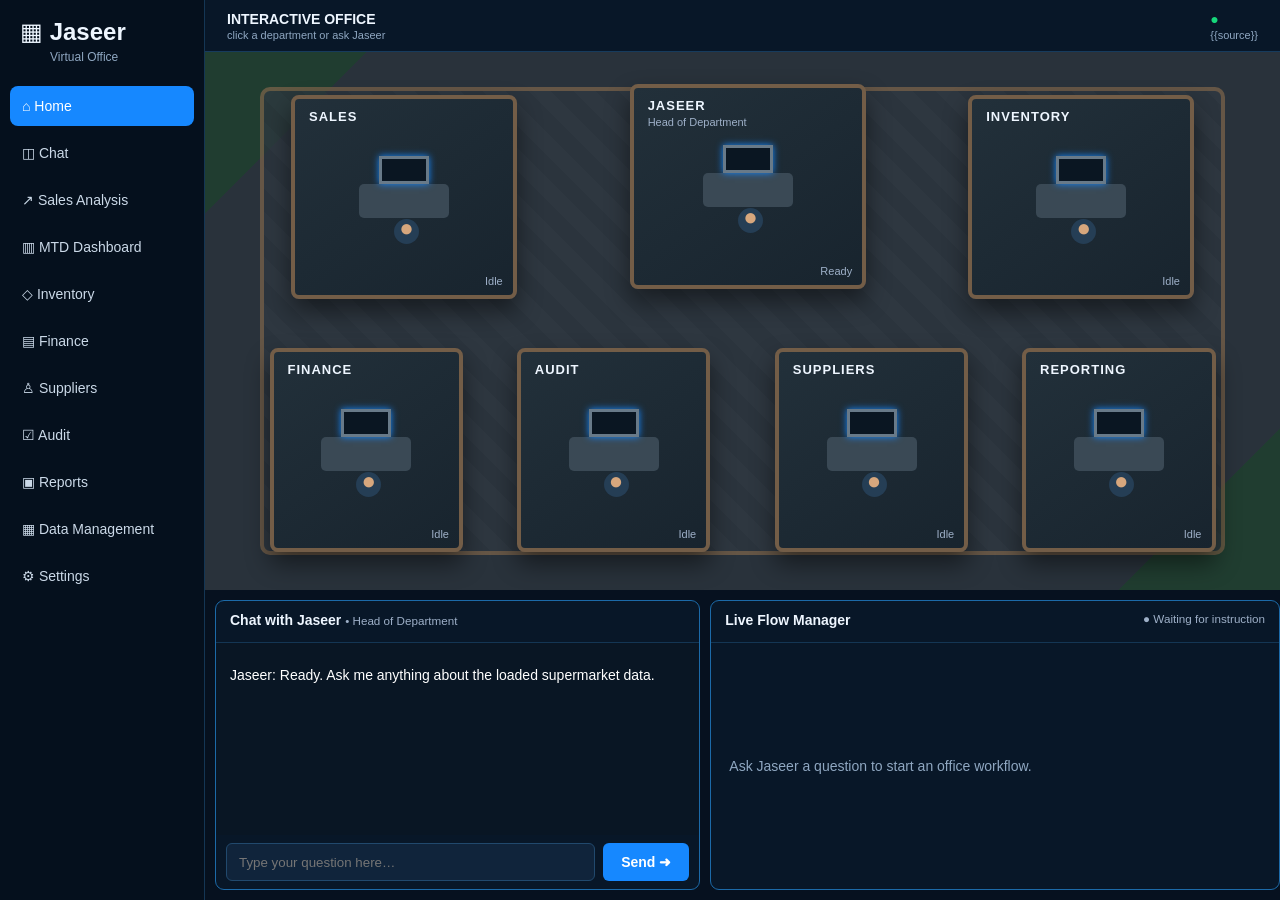
==== index.html @ 91b5dd94 "Add files via upload" ====
<!doctype html><html><head><meta charset="utf-8"><meta name="viewport" content="width=device-width,initial-scale=1"><title>Jaseer Virtual Office</title><link rel="stylesheet" href="/static/style.css"></head>
<body><aside><div class="brand">▦ <b>Jaseer</b><small>Virtual Office</small></div><nav><button class="on">⌂ Home</button><button>◫ Chat</button><button data-q="total sales">↗ Sales Analysis</button><button data-q="make MTD dashboard">▥ MTD Dashboard</button><button data-q="inventory summary">◇ Inventory</button><button data-q="bank reconciliation">▤ Finance</button><button data-q="supplier balances">♙ Suppliers</button><button data-q="audit issues">☑ Audit</button><button data-q="make report">▣ Reports</button><button id="dataBtn">▦ Data Management</button><button>⚙ Settings</button></nav></aside>
<main><header><div><b>INTERACTIVE OFFICE</b><span>click a department or ask Jaseer</span></div><div class="source">● <span id="source">{{source}}</span></div></header>
<section id="office" class="office"><div class="room sales" data-dept="Sales"><h3>SALES</h3><div class="desk"><i></i><div class="person">●</div></div><em>Idle</em></div><div class="room jaseer" data-dept="Jaseer"><h3>JASEER</h3><p>Head of Department</p><div class="desk"><i></i><div class="person">●</div></div><em>Ready</em></div><div class="room inventory" data-dept="Inventory"><h3>INVENTORY</h3><div class="desk"><i></i><div class="person">●</div></div><em>Idle</em></div><div class="room finance" data-dept="Finance"><h3>FINANCE</h3><div class="desk"><i></i><div class="person">●</div></div><em>Idle</em></div><div class="room audit" data-dept="Audit"><h3>AUDIT</h3><div class="desk"><i></i><div class="person">●</div></div><em>Idle</em></div><div class="room suppliers" data-dept="Suppliers"><h3>SUPPLIERS</h3><div class="desk"><i></i><div class="person">●</div></div><em>Idle</em></div><div class="room reporting" data-dept="Reporting"><h3>REPORTING</h3><div class="desk"><i></i><div class="person">●</div></div><em>Idle</em></div></section>
<section class="lower"><div class="panel chat"><h2>Chat with Jaseer <small>• Head of Department</small></h2><div id="history"><p class="j">Jaseer: Ready. Ask me anything about the loaded supermarket data.</p></div><form id="chatForm"><input id="msg" autocomplete="off" placeholder="Type your question here…"><button>Send ➜</button></form></div><div class="panel flow"><h2>Live Flow Manager <small id="flowStatus">● Waiting for instruction</small></h2><div id="flow"><div class="empty">Ask Jaseer a question to start an office workflow.</div></div></div></section></main>
<div id="modal" class="modal"><div class="modalbox"><button id="close">×</button><h2>Data Management</h2><p>Upload one or multiple Excel/CSV files together. Files with the same sheet name are combined into one dataset. For very large Google Drive sales files, keep them out of GitHub and use the server-side Drive connector/cache.</p><input type="file" id="file" accept=".xlsx,.xls,.csv" multiple><div id="selectedFiles" class="selectedFiles">No files selected</div><button id="upload">Load selected files</button><div id="uploadMsg"></div><hr><div id="status"></div></div></div>
<script src="/static/app.js"></script></body></html>
---- static/style.css ----
*{box-sizing:border-box}body{margin:0;background:#06111f;color:#eef6ff;font:14px Segoe UI,Arial,sans-serif;display:flex;height:100vh;overflow:hidden}aside{width:205px;background:#05101d;border-right:1px solid #143654;padding:18px 10px;flex:none}.brand{font-size:24px;padding:0 10px 22px}.brand small{display:block;color:#8fa7c1;font-size:12px;margin:4px 0 0 30px}nav{display:grid;gap:7px}nav button{background:transparent;border:0;color:#cbd9e8;text-align:left;padding:12px;border-radius:8px;cursor:pointer}nav button:hover,nav .on{background:#1688ff;color:#fff}main{flex:1;min-width:0;display:grid;grid-template-rows:52px minmax(330px,1fr) 310px}header{display:flex;align-items:center;justify-content:space-between;padding:0 22px;background:#081728;border-bottom:1px solid #163b5d}header span{display:block;color:#8fa7c1;font-size:11px;margin-top:2px}.source{color:#16d77b}.office{position:relative;overflow:hidden;background:linear-gradient(135deg,#203d30 0 10%,#29323b 10% 90%,#203d30 90%);min-height:330px}.office:before{content:"";position:absolute;inset:35px 55px;background:repeating-linear-gradient(45deg,#303943 0 16px,#2d363f 16px 32px);border:4px solid #7d654b;border-radius:10px;opacity:.72}.room{position:absolute;width:21%;height:38%;min-height:130px;background:linear-gradient(145deg,#22303a,#18242e);border:4px solid #735d47;border-radius:8px;box-shadow:0 12px 25px #0007;cursor:pointer;padding:10px 14px;transition:.25s}.room:hover{transform:translateY(-3px);border-color:#1688ff}.room h3{margin:0;font-size:13px;letter-spacing:1px}.room p{margin:3px 0;color:#9eb0c8;font-size:11px}.room em{position:absolute;right:10px;bottom:8px;font-style:normal;color:#9eb0c8;font-size:11px}.room.working{border-color:#1688ff;box-shadow:0 0 26px #1688ff88}.room.working em{color:#58aaff}.room.done{border-color:#16d77b}.room.done em{color:#16d77b}.sales{left:8%;top:8%}.jaseer{left:39.5%;top:6%;width:22%}.inventory{right:8%;top:8%}.finance{left:6%;bottom:7%;width:18%}.audit{left:29%;bottom:7%;width:18%}.suppliers{right:29%;bottom:7%;width:18%}.reporting{right:6%;bottom:7%;width:18%}.desk{position:absolute;left:50%;top:52%;width:90px;height:34px;transform:translate(-50%,-50%);background:#3a4955;border-radius:5px}.desk i{position:absolute;left:20px;top:-28px;width:50px;height:28px;background:#0a1622;border:3px solid #687a89;box-shadow:0 0 7px #1688ff}.person{position:absolute;left:35px;top:35px;width:25px;height:25px;border-radius:50%;background:#253e55;color:#d7a77d;text-align:center;line-height:18px;font-size:24px}.working .person{animation:bob .55s infinite alternate}.working .desk i{box-shadow:0 0 18px #1688ff;background:#0b355b}@keyframes bob{to{transform:translateY(-5px)}}.lower{display:grid;grid-template-columns:46% 54%;gap:10px;padding:10px;background:#06111f}.panel{background:#081728;border:1px solid #1c6aa8;border-radius:9px;min-width:0;overflow:hidden}.panel h2{font-size:14px;margin:0;padding:11px 14px;border-bottom:1px solid #143654}.panel h2 small{color:#9eb0c8;font-weight:400}.chat{display:grid;grid-template-rows:42px 1fr 54px}#history{overflow:auto;padding:10px 14px;background:#091624}.u{color:#bde0ff}.j{color:#fff;white-space:pre-wrap}#chatForm{display:flex;padding:8px 10px;gap:8px}#msg{flex:1;background:#10243b;border:1px solid #21496d;color:#fff;padding:0 12px;border-radius:6px;outline:none}button{font:inherit}#chatForm button,#upload{background:#1688ff;color:#fff;border:0;border-radius:6px;padding:0 18px;font-weight:700;cursor:pointer}.flow{display:grid;grid-template-rows:42px 1fr}.flow h2{display:flex;justify-content:space-between}#flow{display:flex;align-items:center;gap:12px;padding:18px;overflow:auto}.node{min-width:125px;max-width:170px;height:92px;border:2px solid #4e6680;background:#0c2238;border-radius:9px;padding:12px;display:flex;flex-direction:column;justify-content:space-between}.node.wait{opacity:.55}.node.work{border-color:#1688ff;box-shadow:0 0 16px #1688ff55}.node.done{border-color:#16d77b}.arrow{font-size:24px;color:#1688ff}.empty{color:#8fa7c1}.modal{display:none;position:fixed;inset:0;background:#000a;align-items:center;justify-content:center;z-index:10}.modal.show{display:flex}.modalbox{width:min(600px,90vw);background:#0b1c2e;border:1px solid #28618e;border-radius:12px;padding:24px;position:relative}.modalbox #close{position:absolute;right:12px;top:8px;background:none;border:0;color:#fff;font-size:25px;cursor:pointer}.modalbox input{display:block;margin:18px 0}.modalbox #upload{padding:10px 18px}.modalbox hr{border:0;border-top:1px solid #24415c;margin:20px 0}@media(max-width:1000px){aside{width:160px}main{grid-template-rows:50px minmax(330px,1fr) 330px}.lower{grid-template-columns:1fr 1fr}.room{font-size:10px}.desk{transform:translate(-50%,-50%) scale(.8)}}

.selectedFiles{margin:10px 0;padding:9px 11px;border:1px solid #29445f;border-radius:8px;max-height:90px;overflow:auto;font-size:12px;color:#9fc8ef;background:#091a2d}
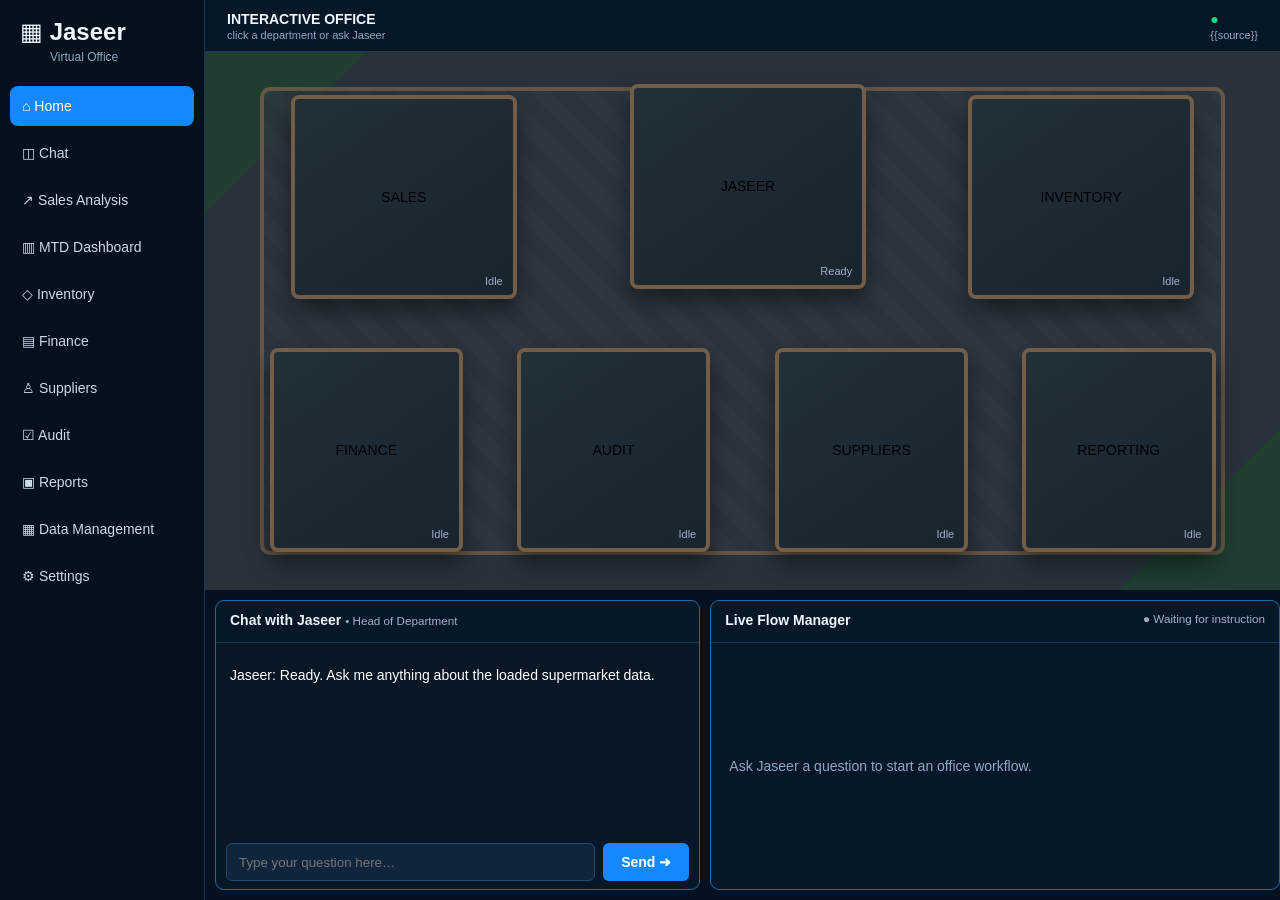
==== commit 59e2d92a: "Add files via upload" ====
--- a/index.html
+++ b/index.html
@@ -1,7 +1,15 @@
-<!doctype html><html><head><meta charset="utf-8"><meta name="viewport" content="width=device-width,initial-scale=1"><title>Jaseer Virtual Office</title><link rel="stylesheet" href="/static/style.css"></head>
+<!doctype html><html><head><meta charset="utf-8"><meta name="viewport" content="width=device-width,initial-scale=1"><title>Jaseer Virtual Office</title><link rel="stylesheet" href="/static/style.css?v=20260930-3dfinal1"></head>
 <body><aside><div class="brand">▦ <b>Jaseer</b><small>Virtual Office</small></div><nav><button class="on">⌂ Home</button><button>◫ Chat</button><button data-q="total sales">↗ Sales Analysis</button><button data-q="make MTD dashboard">▥ MTD Dashboard</button><button data-q="inventory summary">◇ Inventory</button><button data-q="bank reconciliation">▤ Finance</button><button data-q="supplier balances">♙ Suppliers</button><button data-q="audit issues">☑ Audit</button><button data-q="make report">▣ Reports</button><button id="dataBtn">▦ Data Management</button><button>⚙ Settings</button></nav></aside>
 <main><header><div><b>INTERACTIVE OFFICE</b><span>click a department or ask Jaseer</span></div><div class="source">● <span id="source">{{source}}</span></div></header>
-<section id="office" class="office"><div class="room sales" data-dept="Sales"><h3>SALES</h3><div class="desk"><i></i><div class="person">●</div></div><em>Idle</em></div><div class="room jaseer" data-dept="Jaseer"><h3>JASEER</h3><p>Head of Department</p><div class="desk"><i></i><div class="person">●</div></div><em>Ready</em></div><div class="room inventory" data-dept="Inventory"><h3>INVENTORY</h3><div class="desk"><i></i><div class="person">●</div></div><em>Idle</em></div><div class="room finance" data-dept="Finance"><h3>FINANCE</h3><div class="desk"><i></i><div class="person">●</div></div><em>Idle</em></div><div class="room audit" data-dept="Audit"><h3>AUDIT</h3><div class="desk"><i></i><div class="person">●</div></div><em>Idle</em></div><div class="room suppliers" data-dept="Suppliers"><h3>SUPPLIERS</h3><div class="desk"><i></i><div class="person">●</div></div><em>Idle</em></div><div class="room reporting" data-dept="Reporting"><h3>REPORTING</h3><div class="desk"><i></i><div class="person">●</div></div><em>Idle</em></div></section>
-<section class="lower"><div class="panel chat"><h2>Chat with Jaseer <small>• Head of Department</small></h2><div id="history"><p class="j">Jaseer: Ready. Ask me anything about the loaded supermarket data.</p></div><form id="chatForm"><input id="msg" autocomplete="off" placeholder="Type your question here…"><button>Send ➜</button></form></div><div class="panel flow"><h2>Live Flow Manager <small id="flowStatus">● Waiting for instruction</small></h2><div id="flow"><div class="empty">Ask Jaseer a question to start an office workflow.</div></div></div></section></main>
+<section id="office" class="office office3d">
+  <button class="room hotspot sales" data-dept="Sales" aria-label="Sales"><span>SALES</span><em>Idle</em></button>
+  <button class="room hotspot jaseer" data-dept="Jaseer" aria-label="Jaseer"><span>JASEER</span><em>Ready</em></button>
+  <button class="room hotspot inventory" data-dept="Inventory" aria-label="Inventory"><span>INVENTORY</span><em>Idle</em></button>
+  <button class="room hotspot finance" data-dept="Finance" aria-label="Finance"><span>FINANCE</span><em>Idle</em></button>
+  <button class="room hotspot audit" data-dept="Audit" aria-label="Audit"><span>AUDIT</span><em>Idle</em></button>
+  <button class="room hotspot suppliers" data-dept="Suppliers" aria-label="Suppliers"><span>SUPPLIERS</span><em>Idle</em></button>
+  <button class="room hotspot reporting" data-dept="Reporting" aria-label="Reporting"><span>REPORTING</span><em>Idle</em></button>
+</section>
+<section class="lower"><div class="panel chat"><h2>Chat with Jaseer <small>• Head of Department</small></h2><div id="history"><p class="j">Jaseer: Ready. Ask me anything about the loaded supermarket data.</p></div><div id="downloadArea" class="download-area" hidden><a id="dashboardDownload" class="download-btn" href="/api/dashboard/download">⬇ Download Complete Excel Dashboard</a></div><form id="chatForm"><input id="msg" autocomplete="off" placeholder="Type your question here…"><button>Send ➜</button></form></div><div class="panel flow"><h2>Live Flow Manager <small id="flowStatus">● Waiting for instruction</small></h2><div id="flow"><div class="empty">Ask Jaseer a question to start an office workflow.</div></div></div></section></main>
 <div id="modal" class="modal"><div class="modalbox"><button id="close">×</button><h2>Data Management</h2><p>Upload one or multiple Excel/CSV files together. Files with the same sheet name are combined into one dataset. For very large Google Drive sales files, keep them out of GitHub and use the server-side Drive connector/cache.</p><input type="file" id="file" accept=".xlsx,.xls,.csv" multiple><div id="selectedFiles" class="selectedFiles">No files selected</div><button id="upload">Load selected files</button><div id="uploadMsg"></div><hr><div id="status"></div></div></div>
-<script src="/static/app.js"></script></body></html>
+<script src="/static/app.js?v=20260930-3dfinal1"></script></body></html>
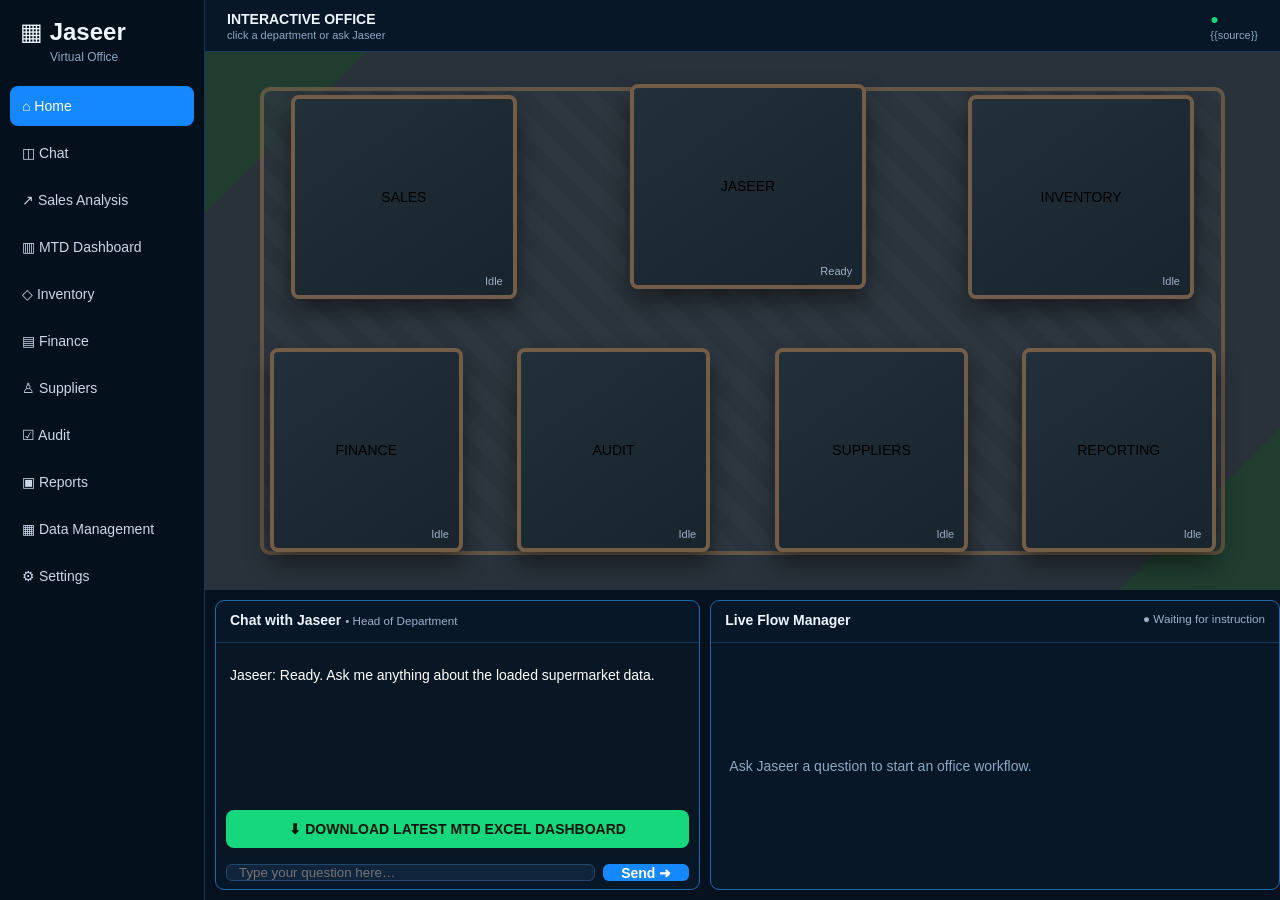
==== commit 44f67036: "Add files via upload" ====
--- a/index.html
+++ b/index.html
@@ -1,4 +1,4 @@
-<!doctype html><html><head><meta charset="utf-8"><meta name="viewport" content="width=device-width,initial-scale=1"><title>Jaseer Virtual Office</title><link rel="stylesheet" href="/static/style.css?v=20260930-3dfinal1"></head>
+<!doctype html><html><head><meta charset="utf-8"><meta name="viewport" content="width=device-width,initial-scale=1"><title>Jaseer Virtual Office</title><link rel="stylesheet" href="/static/style.css?v=20260930-directdownload1"></head>
 <body><aside><div class="brand">▦ <b>Jaseer</b><small>Virtual Office</small></div><nav><button class="on">⌂ Home</button><button>◫ Chat</button><button data-q="total sales">↗ Sales Analysis</button><button data-q="make MTD dashboard">▥ MTD Dashboard</button><button data-q="inventory summary">◇ Inventory</button><button data-q="bank reconciliation">▤ Finance</button><button data-q="supplier balances">♙ Suppliers</button><button data-q="audit issues">☑ Audit</button><button data-q="make report">▣ Reports</button><button id="dataBtn">▦ Data Management</button><button>⚙ Settings</button></nav></aside>
 <main><header><div><b>INTERACTIVE OFFICE</b><span>click a department or ask Jaseer</span></div><div class="source">● <span id="source">{{source}}</span></div></header>
 <section id="office" class="office office3d">
@@ -10,6 +10,6 @@
   <button class="room hotspot suppliers" data-dept="Suppliers" aria-label="Suppliers"><span>SUPPLIERS</span><em>Idle</em></button>
   <button class="room hotspot reporting" data-dept="Reporting" aria-label="Reporting"><span>REPORTING</span><em>Idle</em></button>
 </section>
-<section class="lower"><div class="panel chat"><h2>Chat with Jaseer <small>• Head of Department</small></h2><div id="history"><p class="j">Jaseer: Ready. Ask me anything about the loaded supermarket data.</p></div><div id="downloadArea" class="download-area" hidden><a id="dashboardDownload" class="download-btn" href="/api/dashboard/download">⬇ Download Complete Excel Dashboard</a></div><form id="chatForm"><input id="msg" autocomplete="off" placeholder="Type your question here…"><button>Send ➜</button></form></div><div class="panel flow"><h2>Live Flow Manager <small id="flowStatus">● Waiting for instruction</small></h2><div id="flow"><div class="empty">Ask Jaseer a question to start an office workflow.</div></div></div></section></main>
+<section class="lower"><div class="panel chat"><h2>Chat with Jaseer <small>• Head of Department</small></h2><div id="history"><p class="j">Jaseer: Ready. Ask me anything about the loaded supermarket data.</p></div><div id="downloadArea" class="download-area" style="display:block!important;padding:8px 10px;background:#091624"><a id="dashboardDownload" class="download-btn" href="/api/dashboard/download" style="display:block!important;text-align:center;padding:11px 14px;border-radius:8px;background:#16d77b;color:#04150d;text-decoration:none;font-weight:800">⬇ DOWNLOAD LATEST MTD EXCEL DASHBOARD</a></div><form id="chatForm"><input id="msg" autocomplete="off" placeholder="Type your question here…"><button>Send ➜</button></form></div><div class="panel flow"><h2>Live Flow Manager <small id="flowStatus">● Waiting for instruction</small></h2><div id="flow"><div class="empty">Ask Jaseer a question to start an office workflow.</div></div></div></section></main>
 <div id="modal" class="modal"><div class="modalbox"><button id="close">×</button><h2>Data Management</h2><p>Upload one or multiple Excel/CSV files together. Files with the same sheet name are combined into one dataset. For very large Google Drive sales files, keep them out of GitHub and use the server-side Drive connector/cache.</p><input type="file" id="file" accept=".xlsx,.xls,.csv" multiple><div id="selectedFiles" class="selectedFiles">No files selected</div><button id="upload">Load selected files</button><div id="uploadMsg"></div><hr><div id="status"></div></div></div>
-<script src="/static/app.js?v=20260930-3dfinal1"></script></body></html>
+<script src="/static/app.js?v=20260930-directdownload1"></script></body></html>
